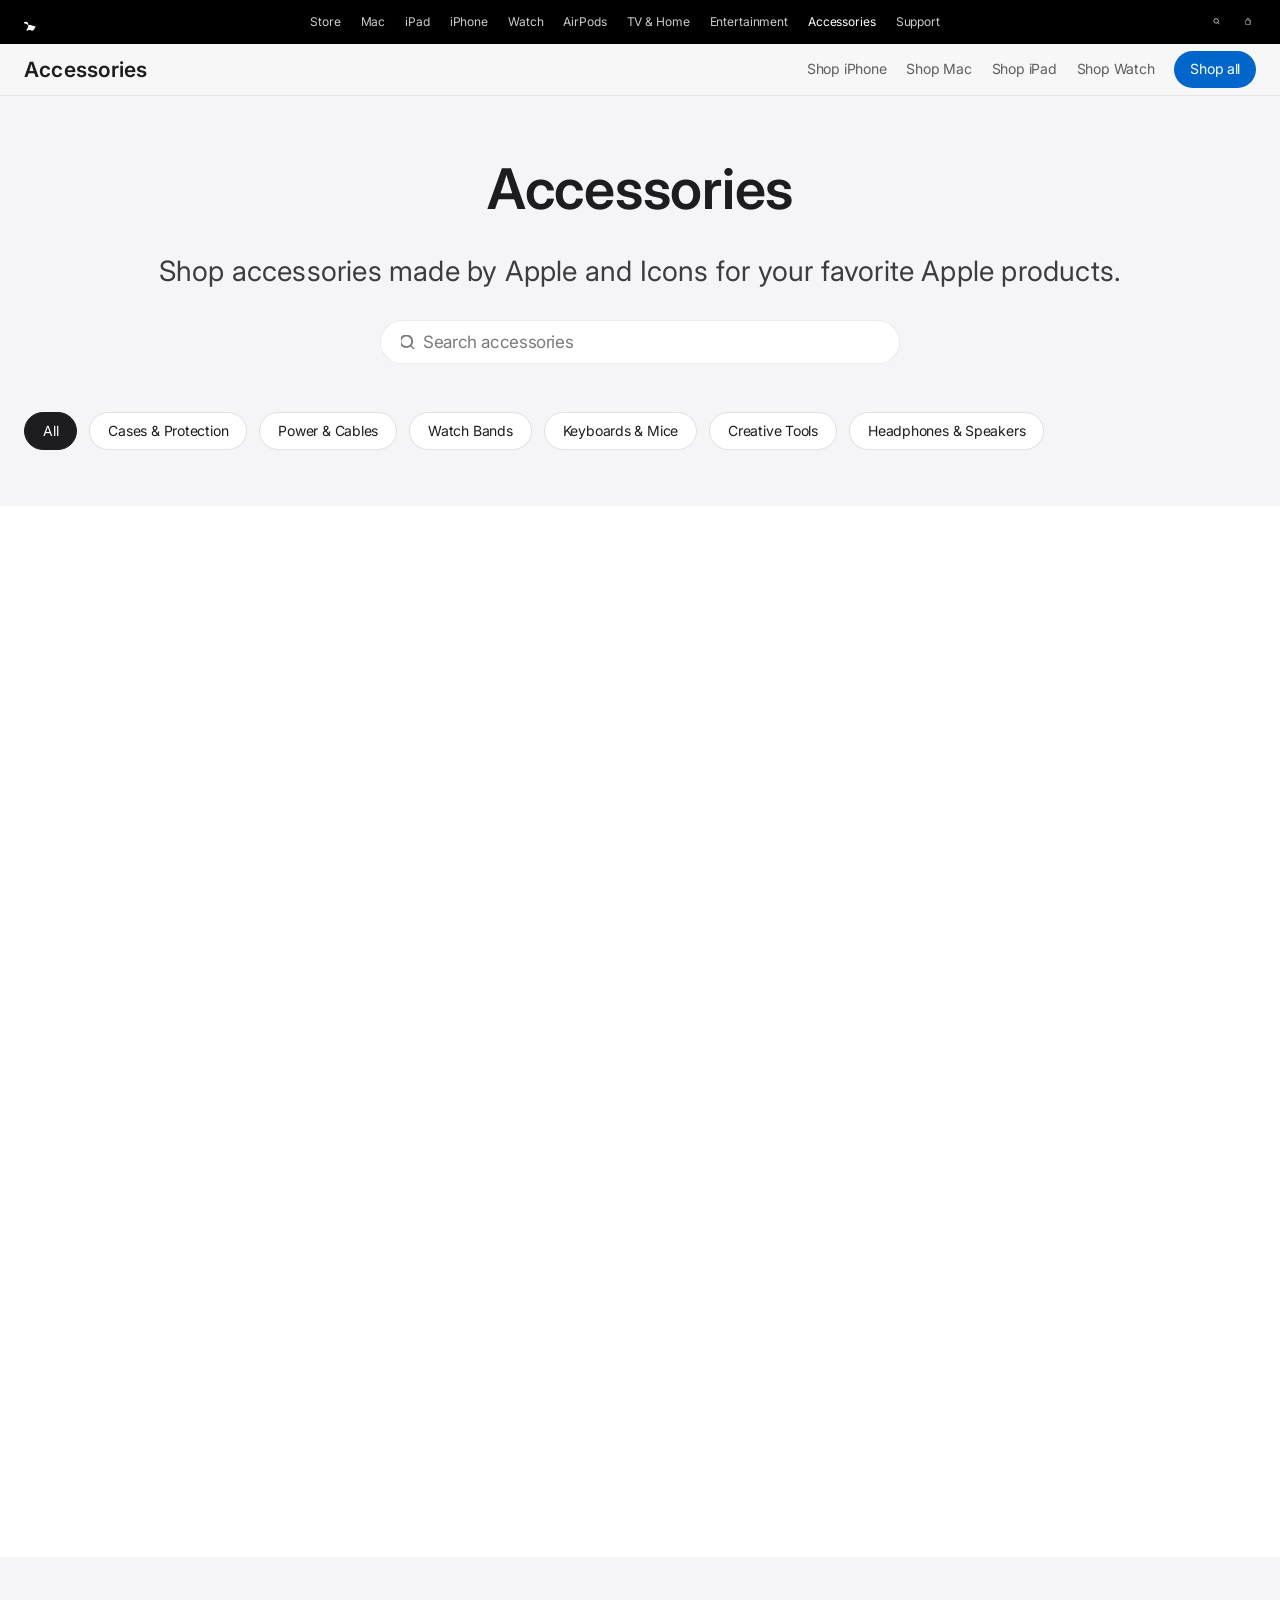
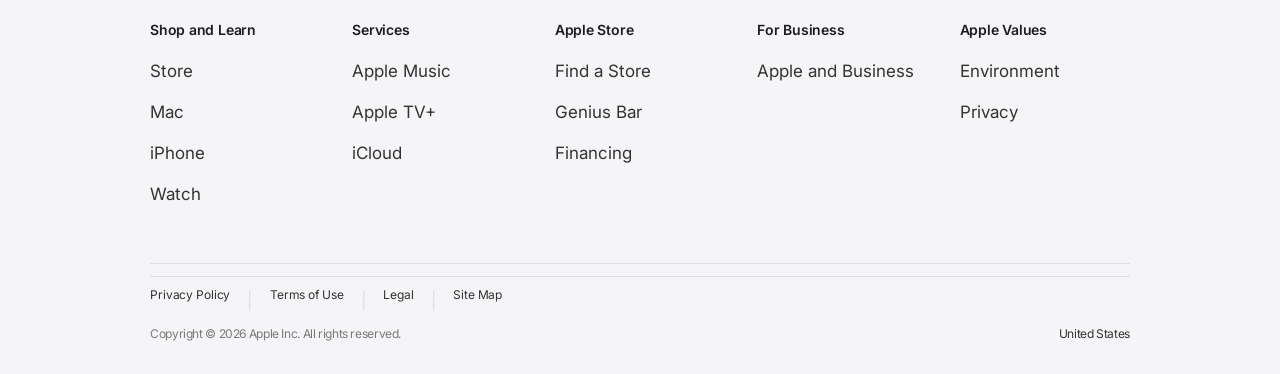
==== accessories.html @ 2d327820 "feat: add accessories and environment pages to Apple design site" ====
<!DOCTYPE html>
<html lang="en">
<head>
  <meta charset="UTF-8">
  <meta name="viewport" content="width=device-width, initial-scale=1.0">
  <title>Apple Accessories - Cases, Bands, Chargers, and More</title>
  <meta name="description" content="Shop Apple accessories for iPhone, Mac, iPad, Apple Watch, and more. Free delivery and returns.">

  <link rel="preconnect" href="https://fonts.googleapis.com">
  <link rel="preconnect" href="https://fonts.gstatic.com" crossorigin>
  <link href="https://fonts.googleapis.com/css2?family=Inter:ital,opsz,wght@0,14..32,100..900;1,14..32,100..900&display=swap" rel="stylesheet">

  <link rel="stylesheet" href="css/tokens.css">
  <link rel="stylesheet" href="css/reset.css">
  <link rel="stylesheet" href="css/global.css">
  <link rel="stylesheet" href="css/components.css">
</head>
<body>

  <!-- GLOBAL NAV -->
  <nav class="global-nav" id="global-nav" aria-label="Global Navigation">
    <div class="global-nav__inner">
      <a href="index.html" class="global-nav__logo" aria-label="Apple">
        <svg viewBox="0 0 17 48" xmlns="http://www.w3.org/2000/svg" width="17" height="48">
          <path d="M15.57 36.3c-.93 2.13-1.37 3.08-2.57 4.98-1.67 2.64-4.03 5.93-6.95 5.96-2.59.03-3.26-1.69-6.78-1.66-3.52.02-4.25 1.69-6.85 1.66C-10.5 47.21-8.31 44.14-6.64 41.5c3.34-5.29 3.69-11.49 1.63-14.79-1.44-2.3-3.7-3.64-5.82-3.64-2.6 0-4.54 1.74-6.09 1.74-1.65 0-3.28-1.73-5.64-1.73 2.68-.04 5.3 1.46 6.97 3.96"/>
        </svg>
      </a>
      <div class="global-nav__links" id="nav-links">
        <a href="store.html" class="global-nav__link">Store</a>
        <a href="#" class="global-nav__link">Mac</a>
        <a href="#" class="global-nav__link">iPad</a>
        <a href="iphone.html" class="global-nav__link">iPhone</a>
        <a href="#" class="global-nav__link">Watch</a>
        <a href="#" class="global-nav__link">AirPods</a>
        <a href="#" class="global-nav__link">TV & Home</a>
        <a href="#" class="global-nav__link">Entertainment</a>
        <a href="accessories.html" class="global-nav__link global-nav__link--active">Accessories</a>
        <a href="#" class="global-nav__link">Support</a>
      </div>
      <div class="global-nav__actions">
        <a href="#" class="global-nav__action" aria-label="Search">
          <svg viewBox="0 0 15 44" xmlns="http://www.w3.org/2000/svg"><path d="M14.298 27.202l-3.87-3.87c.96-1.28 1.572-2.86 1.572-4.582C12 14.56 8.94 11.5 4.75 11.5S-2.5 14.56-2.5 18.75s3.06 7.25 7.25 7.25c1.722 0 3.302-.612 4.582-1.572l3.87 3.87c.18.18.418.27.654.27s.476-.09.656-.27c.36-.36.36-.948-.004-1.308zM4.75 24c-2.898 0-5.25-2.352-5.25-5.25S1.852 13.5 4.75 13.5 10 15.852 10 18.75 7.648 24 4.75 24z" transform="translate(3)"/></svg>
        </a>
        <a href="#" class="global-nav__action" aria-label="Shopping Bag">
          <svg viewBox="0 0 14 44" xmlns="http://www.w3.org/2000/svg"><path d="M11.3 16h-1.06c-.1-2.24-1.88-4-4.24-4s-4.14 1.76-4.24 4H.7c-.94 0-1.7.76-1.7 1.7v10.6c0 .94.76 1.7 1.7 1.7h10.6c.94 0 1.7-.76 1.7-1.7V17.7c0-.94-.76-1.7-1.7-1.7zM6 13.5c1.6 0 2.9 1.24 3 2.5H3c.1-1.26 1.4-2.5 3-2.5zm5.3 14.8c0 .14-.16.3-.3.3H.7c-.14 0-.3-.16-.3-.3V17.7c0-.14.16-.3.3-.3h1.06v1.34c0 .28.22.5.5.5s.5-.22.5-.5V17.4h5.48v1.34c0 .28.22.5.5.5s.5-.22.5-.5V17.4h1.06c.14 0 .3.16.3.3v10.6z" transform="translate(1)"/></svg>
        </a>
        <button class="global-nav__hamburger" id="nav-hamburger" aria-label="Menu" aria-expanded="false">
          <svg viewBox="0 0 18 18" xmlns="http://www.w3.org/2000/svg"><path d="M0 3h18v1.5H0zM0 8.25h18v1.5H0zM0 13.5h18V15H0z"/></svg>
        </button>
      </div>
    </div>
  </nav>

  <div class="global-nav__mobile-tray" id="mobile-tray">
    <a href="store.html" class="global-nav__mobile-link">Store</a>
    <a href="#" class="global-nav__mobile-link">Mac</a>
    <a href="#" class="global-nav__mobile-link">iPad</a>
    <a href="iphone.html" class="global-nav__mobile-link">iPhone</a>
    <a href="#" class="global-nav__mobile-link">Watch</a>
    <a href="#" class="global-nav__mobile-link">AirPods</a>
    <a href="#" class="global-nav__mobile-link">TV & Home</a>
    <a href="#" class="global-nav__mobile-link">Entertainment</a>
    <a href="accessories.html" class="global-nav__mobile-link">Accessories</a>
    <a href="#" class="global-nav__mobile-link">Support</a>
  </div>

  <!-- SUB NAV -->
  <div class="sub-nav" id="sub-nav">
    <div class="sub-nav__inner">
      <a href="accessories.html" class="sub-nav__title">Accessories</a>
      <div class="sub-nav__right">
        <a href="#" class="sub-nav__link">Shop iPhone</a>
        <a href="#" class="sub-nav__link">Shop Mac</a>
        <a href="#" class="sub-nav__link">Shop iPad</a>
        <a href="#" class="sub-nav__link">Shop Watch</a>
        <a href="store.html" class="btn-primary btn-primary--sm">Shop all</a>
      </div>
    </div>
  </div>

  <!-- MAIN CONTENT -->
  <main class="main-content">

    <!-- Hero Section -->
    <section class="tile tile--parchment" style="padding: 64px 24px 32px; min-height: auto;">
      <div class="tile__content" style="max-width: var(--width-grid);">
        <h1 class="tile__headline tile__headline--hero" style="margin-bottom: 24px;">Accessories</h1>
        <p class="tile__tagline">Shop accessories made by Apple and Icons for your favorite Apple products.</p>
      </div>
    </section>

    <!-- Search & Filter -->
    <section style="background-color: var(--color-canvas-parchment); padding: 0 24px 32px;">
      <div style="max-width: var(--width-grid); margin: 0 auto;">
        <!-- Search -->
        <div class="search-input" id="accessories-search" style="margin: 0 auto 24px;">
          <div class="search-input__icon">
            <svg viewBox="0 0 15 15" xmlns="http://www.w3.org/2000/svg"><path d="M14.298 13.202l-3.87-3.87c.96-1.28 1.572-2.86 1.572-4.582C12 .56 8.94-2.5 4.75-2.5S-2.5.56-2.5 4.75s3.06 7.25 7.25 7.25c1.722 0 3.302-.612 4.582-1.572l3.87 3.87c.18.18.418.27.654.27s.476-.09.656-.27c.36-.36.36-.948-.004-1.308zM4.75 10c-2.898 0-5.25-2.352-5.25-5.25S1.852-.5 4.75-.5 10 1.852 10 4.75 7.648 10 4.75 10z" transform="translate(1 2)"/></svg>
          </div>
          <input type="text" class="search-input__field" placeholder="Search accessories" id="search-field" autocomplete="off">
        </div>

        <!-- Category Filter -->
        <div class="category-bar" id="category-bar">
          <button class="category-pill category-pill--active" data-category="all" id="filter-all">All</button>
          <button class="category-pill" data-category="cases" id="filter-cases">Cases & Protection</button>
          <button class="category-pill" data-category="charging" id="filter-charging">Power & Cables</button>
          <button class="category-pill" data-category="bands" id="filter-bands">Watch Bands</button>
          <button class="category-pill" data-category="input" id="filter-input">Keyboards & Mice</button>
          <button class="category-pill" data-category="creative" id="filter-creative">Creative Tools</button>
          <button class="category-pill" data-category="audio" id="filter-audio">Headphones & Speakers</button>
        </div>
      </div>
    </section>

    <!-- Accessories Grid -->
    <section class="tile tile--light" style="padding: 32px 24px 80px; min-height: auto;">
      <div style="max-width: var(--width-grid); margin: 0 auto; width: 100%;">
        <div class="utility-grid utility-grid--4" id="accessories-grid" style="padding: 0;">

          <!-- Case - Midnight Blue -->
          <article class="accessory-card fade-in" data-category="cases" id="acc-case-blue">
            <div class="accessory-card__image-wrapper">
              <img src="assets/accessory-case.png" alt="iPhone 17 Pro Silicone Case - Midnight Blue" class="accessory-card__image" loading="lazy">
            </div>
            <div class="accessory-card__info">
              <p class="accessory-card__category">iPhone</p>
              <h3 class="accessory-card__name">iPhone 17 Pro Silicone Case with MagSafe</h3>
              <p class="accessory-card__price">$49.00</p>
              <a href="#" class="text-link text-link--chevron">Buy</a>
            </div>
          </article>

          <!-- Charger -->
          <article class="accessory-card fade-in" data-category="charging" id="acc-charger">
            <div class="accessory-card__image-wrapper">
              <img src="assets/accessory-charger.png" alt="MagSafe Charger" class="accessory-card__image" loading="lazy">
            </div>
            <div class="accessory-card__info">
              <p class="accessory-card__category">Charging</p>
              <h3 class="accessory-card__name">MagSafe Charger</h3>
              <p class="accessory-card__price">$39.00</p>
              <a href="#" class="text-link text-link--chevron">Buy</a>
            </div>
          </article>

          <!-- Watch Band -->
          <article class="accessory-card fade-in" data-category="bands" id="acc-band-olive">
            <div class="accessory-card__image-wrapper">
              <img src="assets/accessory-band.png" alt="Sport Band - Olive" class="accessory-card__image" loading="lazy">
            </div>
            <div class="accessory-card__info">
              <p class="accessory-card__category">Apple Watch</p>
              <h3 class="accessory-card__name">Sport Band — Olive</h3>
              <p class="accessory-card__price">$49.00</p>
              <a href="#" class="text-link text-link--chevron">Buy</a>
            </div>
          </article>

          <!-- Keyboard -->
          <article class="accessory-card fade-in" data-category="input" id="acc-keyboard">
            <div class="accessory-card__image-wrapper">
              <img src="assets/accessory-keyboard.png" alt="Magic Keyboard" class="accessory-card__image" loading="lazy">
            </div>
            <div class="accessory-card__info">
              <p class="accessory-card__category">Mac</p>
              <h3 class="accessory-card__name">Magic Keyboard with Touch ID</h3>
              <p class="accessory-card__price">$199.00</p>
              <a href="#" class="text-link text-link--chevron">Buy</a>
            </div>
          </article>

          <!-- Pencil -->
          <article class="accessory-card fade-in" data-category="creative" id="acc-pencil">
            <div class="accessory-card__image-wrapper">
              <img src="assets/accessory-pencil.png" alt="Apple Pencil Pro" class="accessory-card__image" loading="lazy">
            </div>
            <div class="accessory-card__info">
              <p class="accessory-card__category">iPad</p>
              <h3 class="accessory-card__name">Apple Pencil Pro</h3>
              <p class="accessory-card__price">$129.00</p>
              <a href="#" class="text-link text-link--chevron">Buy</a>
            </div>
          </article>

          <!-- AirPods -->
          <article class="accessory-card fade-in" data-category="audio" id="acc-airpods">
            <div class="accessory-card__image-wrapper">
              <img src="assets/airpods-hero.png" alt="AirPods Pro" class="accessory-card__image" loading="lazy">
            </div>
            <div class="accessory-card__info">
              <p class="accessory-card__category">Audio</p>
              <h3 class="accessory-card__name">AirPods Pro (2nd generation)</h3>
              <p class="accessory-card__price">$249.00</p>
              <a href="#" class="text-link text-link--chevron">Buy</a>
            </div>
          </article>

          <!-- Case 2 - reuse with different name -->
          <article class="accessory-card fade-in" data-category="cases" id="acc-case-clear">
            <div class="accessory-card__image-wrapper">
              <img src="assets/accessory-case.png" alt="Clear Case with MagSafe" class="accessory-card__image" loading="lazy" style="filter: brightness(1.15) saturate(0.3);">
            </div>
            <div class="accessory-card__info">
              <p class="accessory-card__category">iPhone</p>
              <h3 class="accessory-card__name">iPhone 17 Pro Clear Case with MagSafe</h3>
              <p class="accessory-card__price">$49.00</p>
              <a href="#" class="text-link text-link--chevron">Buy</a>
            </div>
          </article>

          <!-- Band 2 -->
          <article class="accessory-card fade-in" data-category="bands" id="acc-band-midnight">
            <div class="accessory-card__image-wrapper">
              <img src="assets/accessory-band.png" alt="Sport Band - Midnight" class="accessory-card__image" loading="lazy" style="filter: hue-rotate(180deg) brightness(0.6);">
            </div>
            <div class="accessory-card__info">
              <p class="accessory-card__category">Apple Watch</p>
              <h3 class="accessory-card__name">Sport Band — Midnight</h3>
              <p class="accessory-card__price">$49.00</p>
              <a href="#" class="text-link text-link--chevron">Buy</a>
            </div>
          </article>

        </div>
      </div>
    </section>

  </main>

  <!-- FOOTER -->
  <footer class="footer" id="site-footer">
    <div class="footer__inner">
      <div class="footer__columns">
        <div class="footer__column">
          <h3 class="footer__column-title">Shop and Learn</h3>
          <a href="store.html" class="footer__link">Store</a>
          <a href="#" class="footer__link">Mac</a>
          <a href="iphone.html" class="footer__link">iPhone</a>
          <a href="#" class="footer__link">Watch</a>
        </div>
        <div class="footer__column">
          <h3 class="footer__column-title">Services</h3>
          <a href="#" class="footer__link">Apple Music</a>
          <a href="#" class="footer__link">Apple TV+</a>
          <a href="#" class="footer__link">iCloud</a>
        </div>
        <div class="footer__column">
          <h3 class="footer__column-title">Apple Store</h3>
          <a href="#" class="footer__link">Find a Store</a>
          <a href="#" class="footer__link">Genius Bar</a>
          <a href="#" class="footer__link">Financing</a>
        </div>
        <div class="footer__column">
          <h3 class="footer__column-title">For Business</h3>
          <a href="#" class="footer__link">Apple and Business</a>
        </div>
        <div class="footer__column">
          <h3 class="footer__column-title">Apple Values</h3>
          <a href="environment.html" class="footer__link">Environment</a>
          <a href="#" class="footer__link">Privacy</a>
        </div>
      </div>
      <div class="footer__legal-links">
        <a href="#" class="footer__legal-link">Privacy Policy</a>
        <span class="footer__legal-separator">|</span>
        <a href="#" class="footer__legal-link">Terms of Use</a>
        <span class="footer__legal-separator">|</span>
        <a href="#" class="footer__legal-link">Legal</a>
        <span class="footer__legal-separator">|</span>
        <a href="#" class="footer__legal-link">Site Map</a>
      </div>
      <div class="footer__copyright">
        <p class="footer__copyright-text">Copyright &copy; 2026 Apple Inc. All rights reserved.</p>
        <a href="#" class="footer__country">United States</a>
      </div>
    </div>
  </footer>

  <script src="js/nav.js"></script>
  <script src="js/main.js"></script>
</body>
</html>
---- css/tokens.css ----
/* =============================================
   APPLE DESIGN SYSTEM — DESIGN TOKENS
   All values sourced from the Apple.com spec.
   ============================================= */

:root {
  /* ─── BRAND & ACCENT ─── */
  --color-primary: #0066cc;
  --color-primary-focus: #0071e3;
  --color-primary-on-dark: #2997ff;
  --color-on-primary: #ffffff;

  /* ─── SURFACES ─── */
  --color-canvas: #ffffff;
  --color-canvas-parchment: #f5f5f7;
  --color-surface-pearl: #fafafc;
  --color-surface-tile-1: #272729;
  --color-surface-tile-2: #2a2a2c;
  --color-surface-tile-3: #252527;
  --color-surface-black: #000000;
  --color-surface-chip-translucent: rgba(210, 210, 215, 0.64);

  /* ─── TEXT ─── */
  --color-ink: #1d1d1f;
  --color-body: #1d1d1f;
  --color-body-on-dark: #ffffff;
  --color-body-muted: #cccccc;
  --color-ink-muted-80: #333333;
  --color-ink-muted-48: #7a7a7a;

  /* ─── HAIRLINES & BORDERS ─── */
  --color-divider-soft: rgba(0, 0, 0, 0.04);
  --color-hairline: #e0e0e0;

  /* ─── FONT FAMILIES ─── */
  --font-display: 'Inter', system-ui, -apple-system, BlinkMacSystemFont, sans-serif;
  --font-body: 'Inter', system-ui, -apple-system, BlinkMacSystemFont, sans-serif;

  /* ─── TYPOGRAPHY TOKENS ─── */

  /* hero-display: 56px / 600 / 1.07 / -0.28px */
  --type-hero-display-size: 56px;
  --type-hero-display-weight: 600;
  --type-hero-display-lh: 1.07;
  --type-hero-display-ls: -0.005em;

  /* display-lg: 40px / 600 / 1.10 / 0 */
  --type-display-lg-size: 40px;
  --type-display-lg-weight: 600;
  --type-display-lg-lh: 1.10;
  --type-display-lg-ls: 0;

  /* display-md: 34px / 600 / 1.47 / -0.374px */
  --type-display-md-size: 34px;
  --type-display-md-weight: 600;
  --type-display-md-lh: 1.47;
  --type-display-md-ls: -0.011em;

  /* lead: 28px / 400 / 1.14 / 0.196px */
  --type-lead-size: 28px;
  --type-lead-weight: 400;
  --type-lead-lh: 1.14;
  --type-lead-ls: 0.007em;

  /* lead-airy: 24px / 300 / 1.5 / 0 */
  --type-lead-airy-size: 24px;
  --type-lead-airy-weight: 300;
  --type-lead-airy-lh: 1.5;
  --type-lead-airy-ls: 0;

  /* tagline: 21px / 600 / 1.19 / 0.231px */
  --type-tagline-size: 21px;
  --type-tagline-weight: 600;
  --type-tagline-lh: 1.19;
  --type-tagline-ls: 0.011em;

  /* body-strong: 17px / 600 / 1.24 / -0.374px */
  --type-body-strong-size: 17px;
  --type-body-strong-weight: 600;
  --type-body-strong-lh: 1.24;
  --type-body-strong-ls: -0.022em;

  /* body: 17px / 400 / 1.47 / -0.374px  (adjusted to 1.44 for Inter) */
  --type-body-size: 17px;
  --type-body-weight: 400;
  --type-body-lh: 1.44;
  --type-body-ls: -0.022em;

  /* dense-link: 17px / 400 / 2.41 / 0 */
  --type-dense-link-size: 17px;
  --type-dense-link-weight: 400;
  --type-dense-link-lh: 2.41;
  --type-dense-link-ls: 0;

  /* caption: 14px / 400 / 1.43 / -0.224px */
  --type-caption-size: 14px;
  --type-caption-weight: 400;
  --type-caption-lh: 1.43;
  --type-caption-ls: -0.016em;

  /* caption-strong: 14px / 600 / 1.29 / -0.224px */
  --type-caption-strong-size: 14px;
  --type-caption-strong-weight: 600;
  --type-caption-strong-lh: 1.29;
  --type-caption-strong-ls: -0.016em;

  /* button-large: 18px / 300 / 1.0 / 0 */
  --type-button-large-size: 18px;
  --type-button-large-weight: 300;
  --type-button-large-lh: 1.0;
  --type-button-large-ls: 0;

  /* button-utility: 14px / 400 / 1.29 / -0.224px */
  --type-button-utility-size: 14px;
  --type-button-utility-weight: 400;
  --type-button-utility-lh: 1.29;
  --type-button-utility-ls: -0.016em;

  /* fine-print: 12px / 400 / 1.0 / -0.12px */
  --type-fine-print-size: 12px;
  --type-fine-print-weight: 400;
  --type-fine-print-lh: 1.0;
  --type-fine-print-ls: -0.01em;

  /* micro-legal: 10px / 400 / 1.3 / -0.08px */
  --type-micro-legal-size: 10px;
  --type-micro-legal-weight: 400;
  --type-micro-legal-lh: 1.3;
  --type-micro-legal-ls: -0.008em;

  /* nav-link: 12px / 400 / 1.0 / -0.12px */
  --type-nav-link-size: 12px;
  --type-nav-link-weight: 400;
  --type-nav-link-lh: 1.0;
  --type-nav-link-ls: -0.01em;

  /* ─── SPACING ─── */
  --space-xxs: 4px;
  --space-xs: 8px;
  --space-sm: 12px;
  --space-md: 17px;
  --space-lg: 24px;
  --space-xl: 32px;
  --space-xxl: 48px;
  --space-section: 80px;

  /* ─── BORDER RADIUS ─── */
  --rounded-none: 0px;
  --rounded-xs: 5px;
  --rounded-sm: 8px;
  --rounded-md: 11px;
  --rounded-lg: 18px;
  --rounded-pill: 9999px;
  --rounded-full: 50%;

  /* ─── ELEVATION ─── */
  --shadow-product: 3px 5px 30px 0 rgba(0, 0, 0, 0.22);
  --shadow-none: none;
  --border-hairline: 1px solid var(--color-hairline);
  --border-divider-soft: 1px solid var(--color-divider-soft);

  /* ─── BACKDROP ─── */
  --backdrop-frosted: saturate(180%) blur(20px);

  /* ─── TRANSITIONS ─── */
  --transition-fast: 150ms ease;
  --transition-base: 250ms ease;
  --transition-slow: 400ms ease;

  /* ─── CONTENT WIDTHS ─── */
  --width-content: 980px;
  --width-grid: 1440px;

  /* ─── NAV HEIGHTS ─── */
  --height-global-nav: 44px;
  --height-sub-nav: 52px;
}
---- css/global.css ----
/* =============================================
   APPLE DESIGN SYSTEM — GLOBAL STYLES
   Nav, footer, tile system, typography utilities,
   and responsive breakpoints.
   ============================================= */

/* ─── TYPOGRAPHY UTILITY CLASSES ─── */

.type-hero-display {
  font-family: var(--font-display);
  font-size: var(--type-hero-display-size);
  font-weight: var(--type-hero-display-weight);
  line-height: var(--type-hero-display-lh);
  letter-spacing: var(--type-hero-display-ls);
}

.type-display-lg {
  font-family: var(--font-display);
  font-size: var(--type-display-lg-size);
  font-weight: var(--type-display-lg-weight);
  line-height: var(--type-display-lg-lh);
  letter-spacing: var(--type-display-lg-ls);
}

.type-display-md {
  font-family: var(--font-display);
  font-size: var(--type-display-md-size);
  font-weight: var(--type-display-md-weight);
  line-height: var(--type-display-md-lh);
  letter-spacing: var(--type-display-md-ls);
}

.type-lead {
  font-size: var(--type-lead-size);
  font-weight: var(--type-lead-weight);
  line-height: var(--type-lead-lh);
  letter-spacing: var(--type-lead-ls);
}

.type-lead-airy {
  font-size: var(--type-lead-airy-size);
  font-weight: var(--type-lead-airy-weight);
  line-height: var(--type-lead-airy-lh);
  letter-spacing: var(--type-lead-airy-ls);
}

.type-tagline {
  font-size: var(--type-tagline-size);
  font-weight: var(--type-tagline-weight);
  line-height: var(--type-tagline-lh);
  letter-spacing: var(--type-tagline-ls);
}

.type-body-strong {
  font-size: var(--type-body-strong-size);
  font-weight: var(--type-body-strong-weight);
  line-height: var(--type-body-strong-lh);
  letter-spacing: var(--type-body-strong-ls);
}

.type-body {
  font-size: var(--type-body-size);
  font-weight: var(--type-body-weight);
  line-height: var(--type-body-lh);
  letter-spacing: var(--type-body-ls);
}

.type-caption {
  font-size: var(--type-caption-size);
  font-weight: var(--type-caption-weight);
  line-height: var(--type-caption-lh);
  letter-spacing: var(--type-caption-ls);
}

.type-caption-strong {
  font-size: var(--type-caption-strong-size);
  font-weight: var(--type-caption-strong-weight);
  line-height: var(--type-caption-strong-lh);
  letter-spacing: var(--type-caption-strong-ls);
}

.type-fine-print {
  font-size: var(--type-fine-print-size);
  font-weight: var(--type-fine-print-weight);
  line-height: var(--type-fine-print-lh);
  letter-spacing: var(--type-fine-print-ls);
}

.type-micro-legal {
  font-size: var(--type-micro-legal-size);
  font-weight: var(--type-micro-legal-weight);
  line-height: var(--type-micro-legal-lh);
  letter-spacing: var(--type-micro-legal-ls);
}

/* ─── GLOBAL NAV ─── */

.global-nav {
  position: fixed;
  top: 0;
  left: 0;
  right: 0;
  z-index: 1000;
  height: var(--height-global-nav);
  background-color: var(--color-surface-black);
  display: flex;
  align-items: center;
  justify-content: center;
}

.global-nav__inner {
  width: 100%;
  max-width: var(--width-grid);
  padding: 0 var(--space-lg);
  display: flex;
  align-items: center;
  justify-content: space-between;
}

.global-nav__logo {
  display: flex;
  align-items: center;
  color: var(--color-body-on-dark);
}

.global-nav__logo svg {
  width: 18px;
  height: 18px;
  fill: currentColor;
}

.global-nav__links {
  display: flex;
  align-items: center;
  gap: 20px;
}

.global-nav__link {
  font-size: var(--type-nav-link-size);
  font-weight: var(--type-nav-link-weight);
  line-height: var(--type-nav-link-lh);
  letter-spacing: var(--type-nav-link-ls);
  color: rgba(255, 255, 255, 0.8);
  transition: color var(--transition-fast);
  white-space: nowrap;
}

.global-nav__link:hover {
  color: var(--color-body-on-dark);
}

.global-nav__link--active {
  color: var(--color-body-on-dark);
}

.global-nav__actions {
  display: flex;
  align-items: center;
  gap: 16px;
}

.global-nav__action {
  color: rgba(255, 255, 255, 0.8);
  transition: color var(--transition-fast);
  display: flex;
  align-items: center;
}

.global-nav__action:hover {
  color: var(--color-body-on-dark);
}

.global-nav__action svg {
  width: 16px;
  height: 16px;
  fill: currentColor;
}

.global-nav__hamburger {
  display: none;
  color: var(--color-body-on-dark);
  width: 44px;
  height: 44px;
  align-items: center;
  justify-content: center;
}

.global-nav__hamburger svg {
  width: 18px;
  height: 18px;
  fill: currentColor;
}

/* Mobile nav tray */
.global-nav__mobile-tray {
  display: none;
  position: fixed;
  top: var(--height-global-nav);
  left: 0;
  right: 0;
  bottom: 0;
  background-color: var(--color-surface-black);
  z-index: 999;
  padding: var(--space-xxl) var(--space-xxl);
  flex-direction: column;
  gap: var(--space-lg);
  overflow-y: auto;
}

.global-nav__mobile-tray.is-open {
  display: flex;
}

.global-nav__mobile-link {
  font-family: var(--font-display);
  font-size: 28px;
  font-weight: 600;
  color: rgba(255, 255, 255, 0.8);
  transition: color var(--transition-fast);
  border-bottom: 1px solid rgba(255, 255, 255, 0.1);
  padding-bottom: var(--space-lg);
}

.global-nav__mobile-link:hover {
  color: var(--color-body-on-dark);
}

/* ─── SUB NAV (FROSTED) ─── */

.sub-nav {
  position: fixed;
  top: var(--height-global-nav);
  left: 0;
  right: 0;
  z-index: 998;
  height: var(--height-sub-nav);
  background-color: rgba(245, 245, 247, 0.8);
  backdrop-filter: var(--backdrop-frosted);
  -webkit-backdrop-filter: var(--backdrop-frosted);
  border-bottom: 1px solid rgba(0, 0, 0, 0.08);
  display: flex;
  align-items: center;
  justify-content: center;
}

.sub-nav__inner {
  width: 100%;
  max-width: var(--width-grid);
  padding: 0 var(--space-lg);
  display: flex;
  align-items: center;
  justify-content: space-between;
}

.sub-nav__title {
  font-size: var(--type-tagline-size);
  font-weight: var(--type-tagline-weight);
  line-height: var(--type-tagline-lh);
  letter-spacing: var(--type-tagline-ls);
  color: var(--color-ink);
}

.sub-nav__right {
  display: flex;
  align-items: center;
  gap: 20px;
}

.sub-nav__link {
  font-size: var(--type-button-utility-size);
  font-weight: var(--type-button-utility-weight);
  line-height: var(--type-button-utility-lh);
  letter-spacing: var(--type-button-utility-ls);
  color: var(--color-ink);
  opacity: 0.7;
  transition: opacity var(--transition-fast);
  white-space: nowrap;
}

.sub-nav__link:hover {
  opacity: 1;
}

/* ─── MAIN CONTENT OFFSET ─── */

.main-content {
  padding-top: calc(var(--height-global-nav) + var(--height-sub-nav));
}

.main-content--no-sub {
  padding-top: var(--height-global-nav);
}

/* ─── PRODUCT TILE SYSTEM ─── */

.tile {
  width: 100%;
  display: flex;
  flex-direction: column;
  align-items: center;
  justify-content: center;
  text-align: center;
  padding: var(--space-section) var(--space-lg);
  min-height: 580px;
  position: relative;
  overflow: hidden;
}

.tile--light {
  background-color: var(--color-canvas);
  color: var(--color-ink);
}

.tile--parchment {
  background-color: var(--color-canvas-parchment);
  color: var(--color-ink);
}

.tile--dark {
  background-color: var(--color-surface-tile-1);
  color: var(--color-body-on-dark);
}

.tile--dark-2 {
  background-color: var(--color-surface-tile-2);
  color: var(--color-body-on-dark);
}

.tile--dark-3 {
  background-color: var(--color-surface-tile-3);
  color: var(--color-body-on-dark);
}

.tile--black {
  background-color: var(--color-surface-black);
  color: var(--color-body-on-dark);
}

.tile--hero {
  min-height: 100vh;
  min-height: 100dvh;
}

.tile--half {
  min-height: 460px;
}

.tile__content {
  max-width: var(--width-content);
  width: 100%;
  display: flex;
  flex-direction: column;
  align-items: center;
  gap: var(--space-sm);
  position: relative;
  z-index: 2;
}

.tile__headline {
  font-family: var(--font-display);
  font-size: var(--type-display-lg-size);
  font-weight: var(--type-display-lg-weight);
  line-height: var(--type-display-lg-lh);
  letter-spacing: var(--type-display-lg-ls);
}

.tile__headline--hero {
  font-size: var(--type-hero-display-size);
  line-height: var(--type-hero-display-lh);
  letter-spacing: var(--type-hero-display-ls);
}

.tile__tagline {
  font-size: var(--type-lead-size);
  font-weight: var(--type-lead-weight);
  line-height: var(--type-lead-lh);
  letter-spacing: var(--type-lead-ls);
  opacity: 0.85;
}

.tile__tagline--dark {
  color: var(--color-body-muted);
}

.tile__ctas {
  display: flex;
  align-items: center;
  gap: var(--space-md);
  margin-top: var(--space-xs);
}

.tile__image-container {
  margin-top: var(--space-xxl);
  width: 100%;
  max-width: 700px;
  display: flex;
  justify-content: center;
  position: relative;
}

.tile__image-container--wide {
  max-width: 900px;
}

.tile__image-container--full {
  max-width: 100%;
}

.tile__product-image {
  width: 100%;
  height: auto;
  object-fit: contain;
  filter: drop-shadow(var(--shadow-product));
}

.tile__product-image--no-shadow {
  filter: none;
}

/* Background image tiles */
.tile--bg-image {
  background-size: cover;
  background-position: center;
  background-repeat: no-repeat;
}

/* ─── SECTION CONTAINERS ─── */

.section-container {
  max-width: var(--width-content);
  width: 100%;
  margin: 0 auto;
  padding: var(--space-section) var(--space-lg);
}

.section-container--wide {
  max-width: var(--width-grid);
}

/* ─── GRID SYSTEM ─── */

.utility-grid {
  display: grid;
  gap: 20px;
  width: 100%;
  max-width: var(--width-grid);
  margin: 0 auto;
  padding: 0 var(--space-lg);
}

.utility-grid--5 {
  grid-template-columns: repeat(5, 1fr);
}

.utility-grid--4 {
  grid-template-columns: repeat(4, 1fr);
}

.utility-grid--3 {
  grid-template-columns: repeat(3, 1fr);
}

.utility-grid--2 {
  grid-template-columns: repeat(2, 1fr);
}

/* Two-column side-by-side tiles */
.tile-pair {
  display: grid;
  grid-template-columns: 1fr 1fr;
  gap: 0;
}

.tile-pair .tile {
  min-height: 460px;
}

/* ─── FOOTER ─── */

.footer {
  background-color: var(--color-canvas-parchment);
  padding: 64px var(--space-lg) var(--space-xl);
}

.footer__inner {
  max-width: var(--width-content);
  margin: 0 auto;
}

.footer__columns {
  display: grid;
  grid-template-columns: repeat(5, 1fr);
  gap: var(--space-xl);
  padding-bottom: var(--space-xxl);
  border-bottom: 1px solid var(--color-hairline);
}

.footer__column-title {
  font-size: var(--type-caption-strong-size);
  font-weight: var(--type-caption-strong-weight);
  line-height: var(--type-caption-strong-lh);
  letter-spacing: var(--type-caption-strong-ls);
  color: var(--color-ink);
  margin-bottom: var(--space-sm);
}

.footer__link {
  font-size: var(--type-dense-link-size);
  font-weight: var(--type-dense-link-weight);
  line-height: var(--type-dense-link-lh);
  letter-spacing: var(--type-dense-link-ls);
  color: var(--color-ink-muted-80);
  transition: color var(--transition-fast);
  display: block;
}

.footer__link:hover {
  color: var(--color-ink);
}

.footer__legal {
  padding-top: var(--space-lg);
}

.footer__legal-text {
  font-size: var(--type-fine-print-size);
  font-weight: var(--type-fine-print-weight);
  line-height: 1.67;
  letter-spacing: var(--type-fine-print-ls);
  color: var(--color-ink-muted-48);
}

.footer__legal-links {
  display: flex;
  flex-wrap: wrap;
  gap: var(--space-md);
  margin-top: var(--space-sm);
  padding-top: var(--space-sm);
  border-top: 1px solid var(--color-hairline);
}

.footer__legal-link {
  font-size: var(--type-fine-print-size);
  font-weight: var(--type-fine-print-weight);
  line-height: var(--type-fine-print-lh);
  letter-spacing: var(--type-fine-print-ls);
  color: var(--color-ink-muted-80);
  transition: color var(--transition-fast);
  white-space: nowrap;
}

.footer__legal-link:hover {
  color: var(--color-ink);
}

.footer__legal-separator {
  color: var(--color-hairline);
}

.footer__copyright {
  display: flex;
  align-items: center;
  justify-content: space-between;
  margin-top: var(--space-sm);
}

.footer__copyright-text {
  font-size: var(--type-fine-print-size);
  color: var(--color-ink-muted-48);
}

.footer__country {
  font-size: var(--type-fine-print-size);
  color: var(--color-ink-muted-80);
}

/* ─── FADE-IN ANIMATION ─── */

.fade-in {
  opacity: 0;
  transform: translateY(20px);
  transition: opacity var(--transition-slow), transform var(--transition-slow);
}

.fade-in.is-visible {
  opacity: 1;
  transform: translateY(0);
}

/* ─── RESPONSIVE ─── */

/* Wide desktop: ≥1441px — content locks */
@media (min-width: 1441px) {
  .global-nav__inner,
  .sub-nav__inner {
    max-width: var(--width-grid);
  }
}

/* Desktop: 1069–1440px — full layout */
/* (Default styles handle this) */

/* Small desktop: 1024–1068px */
@media (max-width: 1068px) {
  .tile__headline--hero {
    font-size: var(--type-display-lg-size);
    line-height: var(--type-display-lg-lh);
    letter-spacing: var(--type-display-lg-ls);
  }

  .utility-grid--5 {
    grid-template-columns: repeat(4, 1fr);
  }
}

/* Tablet landscape: 834–1023px */
@media (max-width: 1023px) {
  .utility-grid--5,
  .utility-grid--4 {
    grid-template-columns: repeat(3, 1fr);
  }
}

/* Tablet portrait: 736–833px — nav collapses */
@media (max-width: 833px) {
  .global-nav__links {
    display: none;
  }

  .global-nav__hamburger {
    display: flex;
  }

  .sub-nav__link {
    display: none;
  }

  .tile-pair {
    grid-template-columns: 1fr;
  }

  .utility-grid--5,
  .utility-grid--4,
  .utility-grid--3 {
    grid-template-columns: repeat(2, 1fr);
  }

  .footer__columns {
    grid-template-columns: repeat(3, 1fr);
  }
}

/* Large phone: 641–735px */
@media (max-width: 735px) {
  .tile {
    padding: var(--space-xxl) var(--space-lg);
    min-height: 460px;
  }

  .tile__headline {
    font-size: 34px;
  }

  .tile__tagline {
    font-size: 21px;
  }

  .footer__columns {
    grid-template-columns: repeat(2, 1fr);
  }
}

/* Phone: 420–640px */
@media (max-width: 640px) {
  .tile__headline {
    font-size: 34px;
  }

  .tile__headline--hero {
    font-size: 34px;
  }

  .tile__tagline {
    font-size: 19px;
  }

  .tile__ctas {
    flex-direction: column;
    gap: var(--space-sm);
  }

  .utility-grid--5,
  .utility-grid--4,
  .utility-grid--3,
  .utility-grid--2 {
    grid-template-columns: 1fr;
  }

  .footer__columns {
    grid-template-columns: 1fr;
  }

  .footer__copyright {
    flex-direction: column;
    align-items: flex-start;
    gap: var(--space-xs);
  }
}

/* Small phone: ≤419px */
@media (max-width: 419px) {
  .tile__headline {
    font-size: 28px;
  }

  .tile__headline--hero {
    font-size: 28px;
  }

  .tile__tagline {
    font-size: 17px;
  }

  .sub-nav__title {
    font-size: 17px;
  }

  .tile {
    padding: var(--space-xxl) var(--space-md);
    min-height: 380px;
  }
}
---- css/components.css ----
/* =============================================
   APPLE DESIGN SYSTEM — COMPONENTS
   Buttons, cards, chips, inputs, sticky bar.
   ============================================= */

/* ─── BUTTON: PRIMARY (Blue Pill) ─── */

.btn-primary {
  display: inline-flex;
  align-items: center;
  justify-content: center;
  background-color: var(--color-primary);
  color: var(--color-on-primary);
  font-size: var(--type-body-size);
  font-weight: var(--type-body-weight);
  line-height: var(--type-body-lh);
  letter-spacing: var(--type-body-ls);
  border-radius: var(--rounded-pill);
  padding: 11px 22px;
  border: none;
  cursor: pointer;
  transition: transform var(--transition-fast);
  white-space: nowrap;
  text-decoration: none;
  -webkit-user-select: none;
  user-select: none;
}

.btn-primary:active {
  transform: scale(0.95);
}

.btn-primary:focus-visible {
  outline: 2px solid var(--color-primary-focus);
  outline-offset: 2px;
}

/* Small variant for compact spaces */
.btn-primary--sm {
  font-size: var(--type-caption-size);
  padding: 8px 16px;
}

/* ─── BUTTON: SECONDARY PILL (Ghost) ─── */

.btn-secondary-pill {
  display: inline-flex;
  align-items: center;
  justify-content: center;
  background-color: transparent;
  color: var(--color-primary);
  font-size: var(--type-body-size);
  font-weight: var(--type-body-weight);
  line-height: var(--type-body-lh);
  letter-spacing: var(--type-body-ls);
  border-radius: var(--rounded-pill);
  border: 1px solid var(--color-primary);
  padding: 11px 22px;
  cursor: pointer;
  transition: transform var(--transition-fast);
  white-space: nowrap;
  text-decoration: none;
  -webkit-user-select: none;
  user-select: none;
}

.btn-secondary-pill:active {
  transform: scale(0.95);
}

.btn-secondary-pill:focus-visible {
  outline: 2px solid var(--color-primary-focus);
  outline-offset: 2px;
}

/* On dark surfaces */
.btn-secondary-pill--on-dark {
  color: var(--color-primary-on-dark);
  border-color: var(--color-primary-on-dark);
}

/* ─── BUTTON: DARK UTILITY ─── */

.btn-dark-utility {
  display: inline-flex;
  align-items: center;
  justify-content: center;
  background-color: var(--color-ink);
  color: var(--color-body-on-dark);
  font-size: var(--type-button-utility-size);
  font-weight: var(--type-button-utility-weight);
  line-height: var(--type-button-utility-lh);
  letter-spacing: var(--type-button-utility-ls);
  border-radius: var(--rounded-sm);
  padding: 8px 15px;
  border: none;
  cursor: pointer;
  transition: transform var(--transition-fast);
  white-space: nowrap;
  text-decoration: none;
}

.btn-dark-utility:active {
  transform: scale(0.95);
}

/* ─── BUTTON: PEARL CAPSULE ─── */

.btn-pearl-capsule {
  display: inline-flex;
  align-items: center;
  justify-content: center;
  background-color: var(--color-surface-pearl);
  color: var(--color-ink-muted-80);
  font-size: var(--type-caption-size);
  font-weight: var(--type-caption-weight);
  line-height: var(--type-caption-lh);
  letter-spacing: var(--type-caption-ls);
  border-radius: var(--rounded-md);
  border: 3px solid var(--color-divider-soft);
  padding: 8px 14px;
  cursor: pointer;
  transition: transform var(--transition-fast);
  white-space: nowrap;
  text-decoration: none;
}

.btn-pearl-capsule:active {
  transform: scale(0.95);
}

/* ─── BUTTON: STORE HERO ─── */

.btn-store-hero {
  display: inline-flex;
  align-items: center;
  justify-content: center;
  background-color: var(--color-primary);
  color: var(--color-on-primary);
  font-size: var(--type-button-large-size);
  font-weight: var(--type-button-large-weight);
  line-height: var(--type-button-large-lh);
  letter-spacing: var(--type-button-large-ls);
  border-radius: var(--rounded-pill);
  padding: 14px 28px;
  border: none;
  cursor: pointer;
  transition: transform var(--transition-fast);
  white-space: nowrap;
  text-decoration: none;
}

.btn-store-hero:active {
  transform: scale(0.95);
}

.btn-store-hero:focus-visible {
  outline: 2px solid var(--color-primary-focus);
  outline-offset: 2px;
}

/* ─── BUTTON: ICON CIRCULAR ─── */

.btn-icon-circular {
  display: inline-flex;
  align-items: center;
  justify-content: center;
  width: 44px;
  height: 44px;
  background-color: var(--color-surface-chip-translucent);
  color: var(--color-ink);
  border-radius: var(--rounded-full);
  border: none;
  cursor: pointer;
  transition: transform var(--transition-fast);
}

.btn-icon-circular:active {
  transform: scale(0.95);
}

.btn-icon-circular svg {
  width: 18px;
  height: 18px;
  fill: currentColor;
}

/* ─── TEXT LINKS ─── */

.text-link {
  color: var(--color-primary);
  text-decoration: none;
  cursor: pointer;
  transition: opacity var(--transition-fast);
}

.text-link:hover {
  text-decoration: underline;
}

.text-link--on-dark {
  color: var(--color-primary-on-dark);
}

.text-link--chevron::after {
  content: " >";
  font-size: 0.85em;
}

/* ─── STORE UTILITY CARD ─── */

.store-card {
  background-color: var(--color-canvas);
  border: var(--border-hairline);
  border-radius: var(--rounded-lg);
  padding: var(--space-lg);
  display: flex;
  flex-direction: column;
  align-items: center;
  text-align: center;
  transition: transform var(--transition-base);
  overflow: hidden;
}

.store-card:hover {
  transform: translateY(-2px);
}

.store-card__image-wrapper {
  width: 100%;
  aspect-ratio: 1 / 1;
  display: flex;
  align-items: center;
  justify-content: center;
  padding: 20px;
  margin-bottom: var(--space-md);
  overflow: hidden;
  border-radius: var(--rounded-sm);
}

.store-card__image {
  width: 100%;
  height: 100%;
  object-fit: contain;
  filter: drop-shadow(var(--shadow-product));
}

.store-card__name {
  font-size: var(--type-body-strong-size);
  font-weight: var(--type-body-strong-weight);
  line-height: var(--type-body-strong-lh);
  letter-spacing: var(--type-body-strong-ls);
  color: var(--color-ink);
  margin-bottom: var(--space-xxs);
}

.store-card__price {
  font-size: var(--type-body-size);
  font-weight: var(--type-body-weight);
  color: var(--color-ink-muted-80);
  margin-bottom: var(--space-sm);
}

/* ─── CONFIGURATOR OPTION CHIP ─── */

.config-chip {
  display: flex;
  align-items: center;
  gap: var(--space-sm);
  background-color: var(--color-canvas);
  color: var(--color-ink);
  font-size: var(--type-caption-size);
  font-weight: var(--type-caption-weight);
  line-height: var(--type-caption-lh);
  letter-spacing: var(--type-caption-ls);
  border-radius: var(--rounded-pill);
  border: 2px solid var(--color-hairline);
  padding: 12px 16px;
  cursor: pointer;
  transition: border-color var(--transition-fast), transform var(--transition-fast);
  text-align: left;
  width: 100%;
}

.config-chip:hover {
  border-color: var(--color-ink-muted-48);
}

.config-chip:active {
  transform: scale(0.98);
}

.config-chip--selected {
  border: 2px solid var(--color-primary-focus);
}

.config-chip__thumbnail {
  width: 32px;
  height: 32px;
  border-radius: var(--rounded-xs);
  object-fit: cover;
  flex-shrink: 0;
}

.config-chip__label {
  flex: 1;
}

.config-chip__name {
  font-weight: 600;
  display: block;
}

.config-chip__price {
  color: var(--color-ink-muted-48);
  display: block;
  font-size: 12px;
  margin-top: 2px;
}

/* Color swatch chips */
.config-swatch {
  width: 32px;
  height: 32px;
  border-radius: var(--rounded-full);
  border: 2px solid var(--color-hairline);
  cursor: pointer;
  transition: border-color var(--transition-fast), transform var(--transition-fast);
  position: relative;
}

.config-swatch:active {
  transform: scale(0.95);
}

.config-swatch--selected {
  border-color: var(--color-primary-focus);
  box-shadow: 0 0 0 2px var(--color-canvas), 0 0 0 4px var(--color-primary-focus);
}

/* ─── ENVIRONMENT QUOTE CARD ─── */

.env-quote-card {
  position: relative;
  display: flex;
  flex-direction: column;
  align-items: center;
  justify-content: center;
  text-align: center;
  min-height: 600px;
  padding: var(--space-section) var(--space-lg);
  background-color: var(--color-surface-tile-1);
  background-size: cover;
  background-position: center;
  color: var(--color-body-on-dark);
  overflow: hidden;
}

.env-quote-card::before {
  content: '';
  position: absolute;
  inset: 0;
  background: linear-gradient(
    to bottom,
    rgba(0, 0, 0, 0.3) 0%,
    rgba(0, 0, 0, 0.1) 40%,
    rgba(0, 0, 0, 0.4) 100%
  );
  z-index: 1;
}

.env-quote-card__content {
  position: relative;
  z-index: 2;
  max-width: var(--width-content);
}

.env-quote-card__logo {
  width: 56px;
  height: 56px;
  margin: 0 auto var(--space-lg);
}

.env-quote-card__headline {
  font-family: var(--font-display);
  font-size: var(--type-display-lg-size);
  font-weight: var(--type-display-lg-weight);
  line-height: var(--type-display-lg-lh);
  letter-spacing: var(--type-display-lg-ls);
  margin-bottom: var(--space-lg);
}

/* ─── FLOATING STICKY BAR ─── */

.sticky-bar {
  position: fixed;
  bottom: 0;
  left: 0;
  right: 0;
  z-index: 997;
  height: 64px;
  background-color: rgba(245, 245, 247, 0.8);
  backdrop-filter: var(--backdrop-frosted);
  -webkit-backdrop-filter: var(--backdrop-frosted);
  border-top: 1px solid rgba(0, 0, 0, 0.08);
  display: flex;
  align-items: center;
  justify-content: center;
  transform: translateY(100%);
  transition: transform var(--transition-base);
}

.sticky-bar.is-visible {
  transform: translateY(0);
}

.sticky-bar__inner {
  width: 100%;
  max-width: var(--width-grid);
  padding: 0 var(--space-xl);
  display: flex;
  align-items: center;
  justify-content: space-between;
}

.sticky-bar__price {
  font-size: var(--type-body-size);
  font-weight: var(--type-body-weight);
  color: var(--color-ink);
}

.sticky-bar__price-amount {
  font-weight: 600;
}

/* ─── SEARCH INPUT ─── */

.search-input {
  display: flex;
  align-items: center;
  gap: var(--space-xs);
  background-color: var(--color-canvas);
  border: 1px solid rgba(0, 0, 0, 0.08);
  border-radius: var(--rounded-pill);
  padding: 12px 20px;
  height: 44px;
  width: 100%;
  max-width: 520px;
}

.search-input__icon {
  width: 14px;
  height: 14px;
  flex-shrink: 0;
  color: var(--color-ink-muted-48);
}

.search-input__icon svg {
  width: 100%;
  height: 100%;
  fill: currentColor;
}

.search-input__field {
  border: none;
  outline: none;
  background: transparent;
  font-size: var(--type-body-size);
  font-weight: var(--type-body-weight);
  line-height: var(--type-body-lh);
  letter-spacing: var(--type-body-ls);
  color: var(--color-ink);
  width: 100%;
}

.search-input__field::placeholder {
  color: var(--color-ink-muted-48);
}

/* ─── CONFIGURATOR SECTION ─── */

.configurator {
  max-width: var(--width-content);
  margin: 0 auto;
  padding: var(--space-xxl) var(--space-lg);
}

.configurator__section {
  margin-bottom: var(--space-xxl);
}

.configurator__section-title {
  font-size: var(--type-tagline-size);
  font-weight: var(--type-tagline-weight);
  line-height: var(--type-tagline-lh);
  letter-spacing: var(--type-tagline-ls);
  color: var(--color-ink);
  margin-bottom: var(--space-lg);
}

.configurator__options {
  display: grid;
  grid-template-columns: repeat(auto-fill, minmax(200px, 1fr));
  gap: var(--space-sm);
}

.configurator__swatches {
  display: flex;
  gap: var(--space-sm);
  flex-wrap: wrap;
}

.configurator__selected-label {
  font-size: var(--type-caption-size);
  color: var(--color-ink-muted-48);
  margin-top: var(--space-xs);
}

/* ─── ACCESSORY CARD (1:1 SQUARE) ─── */

.accessory-card {
  background-color: var(--color-canvas);
  border: var(--border-hairline);
  border-radius: var(--rounded-lg);
  overflow: hidden;
  display: flex;
  flex-direction: column;
  transition: transform var(--transition-base);
}

.accessory-card:hover {
  transform: translateY(-2px);
}

.accessory-card__image-wrapper {
  width: 100%;
  aspect-ratio: 1 / 1;
  display: flex;
  align-items: center;
  justify-content: center;
  padding: 20px 40px;
  background-color: var(--color-canvas-parchment);
}

.accessory-card__image {
  width: 100%;
  height: 100%;
  object-fit: contain;
}

.accessory-card__info {
  padding: var(--space-md) var(--space-lg) var(--space-lg);
}

.accessory-card__category {
  font-size: var(--type-micro-legal-size);
  font-weight: var(--type-micro-legal-weight);
  color: var(--color-primary);
  text-transform: uppercase;
  letter-spacing: 0.05em;
  margin-bottom: var(--space-xxs);
}

.accessory-card__name {
  font-size: var(--type-body-strong-size);
  font-weight: var(--type-body-strong-weight);
  line-height: var(--type-body-strong-lh);
  letter-spacing: var(--type-body-strong-ls);
  color: var(--color-ink);
  margin-bottom: var(--space-xxs);
}

.accessory-card__price {
  font-size: var(--type-body-size);
  font-weight: var(--type-body-weight);
  color: var(--color-ink-muted-80);
  margin-bottom: var(--space-sm);
}

/* ─── EDITORIAL CONTENT (ENVIRONMENT) ─── */

.editorial {
  max-width: var(--width-content);
  margin: 0 auto;
  padding: var(--space-section) var(--space-lg);
}

.editorial__lead {
  font-size: var(--type-lead-airy-size);
  font-weight: var(--type-lead-airy-weight);
  line-height: var(--type-lead-airy-lh);
  letter-spacing: var(--type-lead-airy-ls);
  color: var(--color-ink);
  margin-bottom: var(--space-xl);
}

.editorial__body {
  font-size: var(--type-body-size);
  font-weight: var(--type-body-weight);
  line-height: var(--type-body-lh);
  letter-spacing: var(--type-body-ls);
  color: var(--color-ink-muted-80);
  margin-bottom: var(--space-lg);
}

.editorial__heading {
  font-family: var(--font-display);
  font-size: var(--type-display-md-size);
  font-weight: var(--type-display-md-weight);
  line-height: var(--type-display-md-lh);
  letter-spacing: var(--type-display-md-ls);
  color: var(--color-ink);
  margin-bottom: var(--space-lg);
}

.editorial__stat {
  display: flex;
  flex-direction: column;
  align-items: center;
  text-align: center;
  padding: var(--space-xxl) var(--space-lg);
}

.editorial__stat-number {
  font-family: var(--font-display);
  font-size: var(--type-hero-display-size);
  font-weight: var(--type-hero-display-weight);
  line-height: var(--type-hero-display-lh);
  letter-spacing: var(--type-hero-display-ls);
  color: var(--color-ink);
}

.editorial__stat-label {
  font-size: var(--type-lead-size);
  font-weight: var(--type-lead-weight);
  line-height: var(--type-lead-lh);
  color: var(--color-ink-muted-80);
  margin-top: var(--space-xs);
}

/* ─── CATEGORY FILTER BAR ─── */

.category-bar {
  display: flex;
  align-items: center;
  gap: var(--space-sm);
  padding: var(--space-lg) 0;
  overflow-x: auto;
  scrollbar-width: none;
  -ms-overflow-style: none;
}

.category-bar::-webkit-scrollbar {
  display: none;
}

.category-pill {
  display: inline-flex;
  align-items: center;
  justify-content: center;
  background-color: var(--color-canvas);
  color: var(--color-ink);
  font-size: var(--type-caption-size);
  font-weight: var(--type-caption-weight);
  line-height: var(--type-caption-lh);
  letter-spacing: var(--type-caption-ls);
  border-radius: var(--rounded-pill);
  border: 1px solid var(--color-hairline);
  padding: 8px 18px;
  cursor: pointer;
  transition: background-color var(--transition-fast), color var(--transition-fast), border-color var(--transition-fast);
  white-space: nowrap;
}

.category-pill:hover {
  background-color: var(--color-canvas-parchment);
}

.category-pill--active {
  background-color: var(--color-ink);
  color: var(--color-body-on-dark);
  border-color: var(--color-ink);
}

/* ─── RESPONSIVE COMPONENT OVERRIDES ─── */

@media (max-width: 640px) {
  .store-card {
    padding: var(--space-md);
  }

  .configurator__options {
    grid-template-columns: 1fr;
  }

  .sticky-bar__inner {
    padding: 0 var(--space-md);
  }

  .env-quote-card {
    min-height: 400px;
  }

  .env-quote-card__headline {
    font-size: 28px;
  }

  .editorial__stat-number {
    font-size: 40px;
  }
}

@media (max-width: 419px) {
  .btn-primary,
  .btn-secondary-pill {
    padding: 10px 18px;
    font-size: 15px;
  }

  .btn-store-hero {
    padding: 12px 24px;
    font-size: 16px;
  }
}
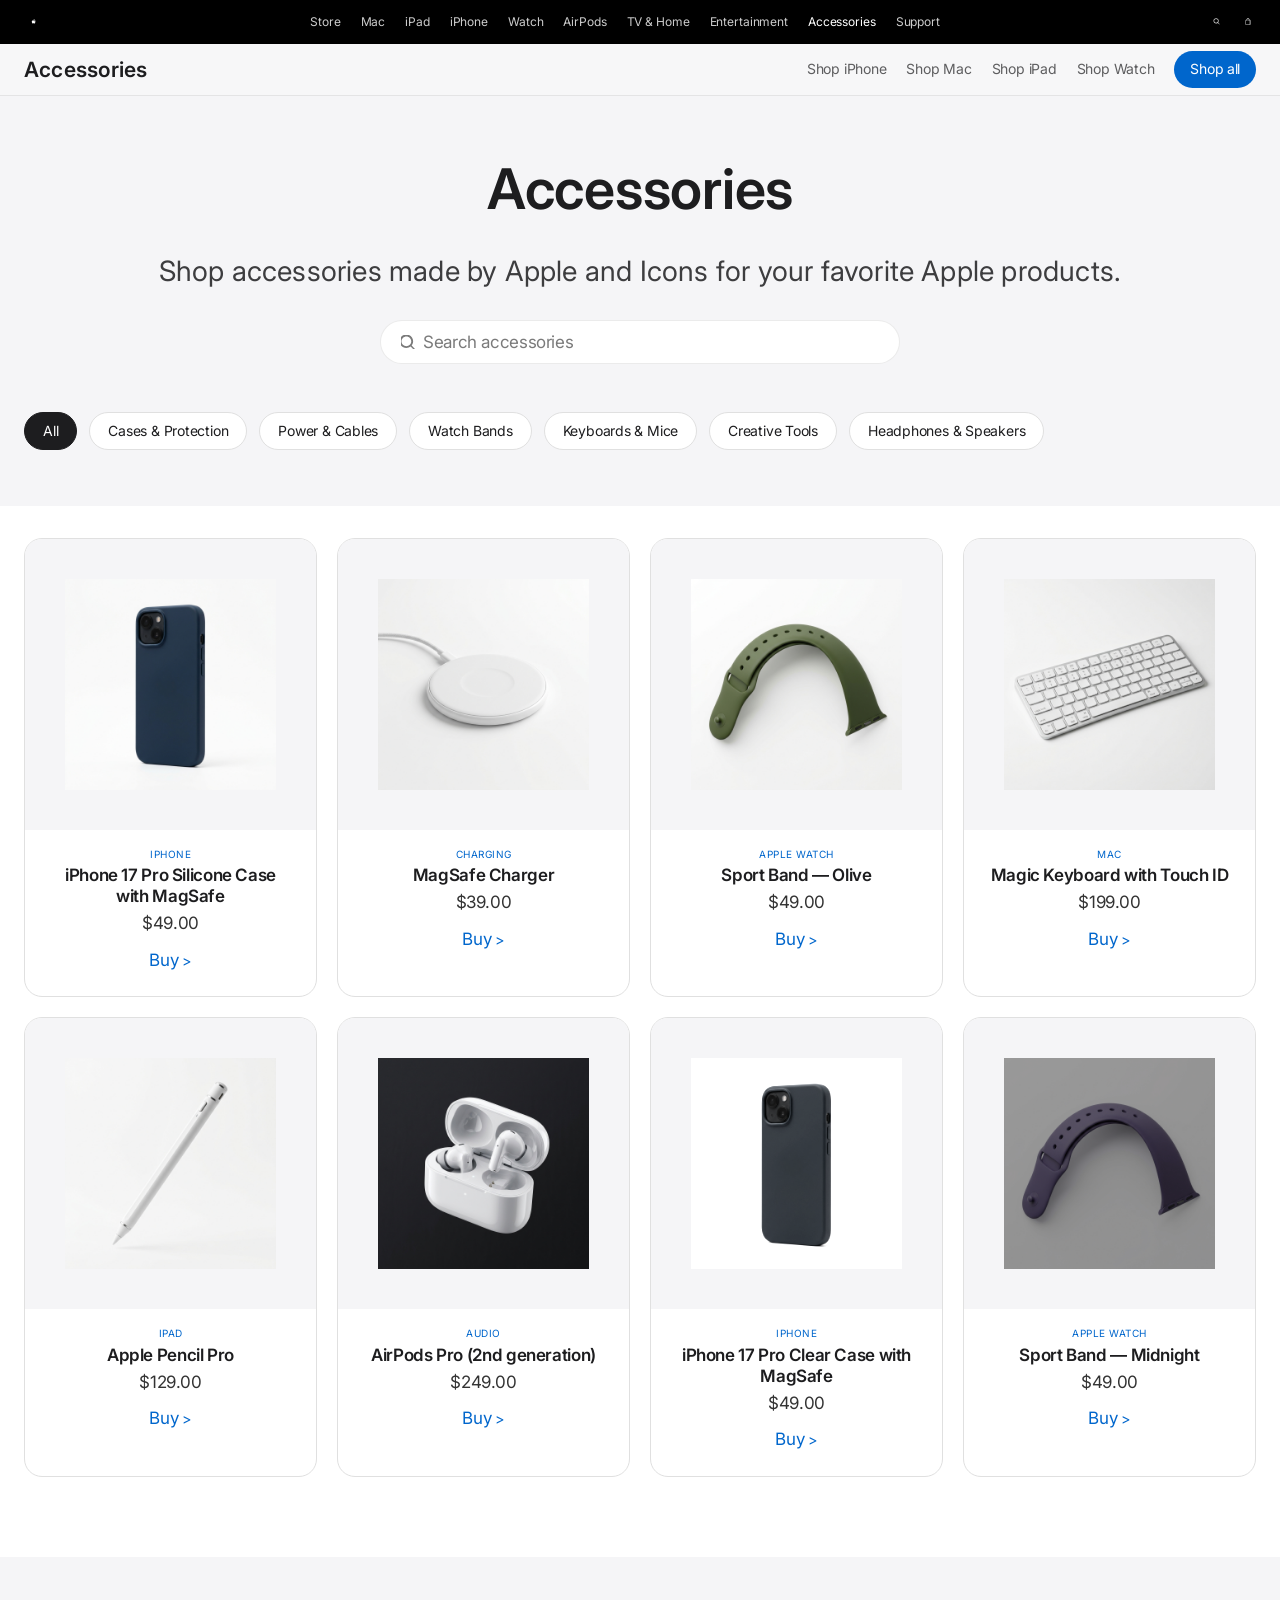
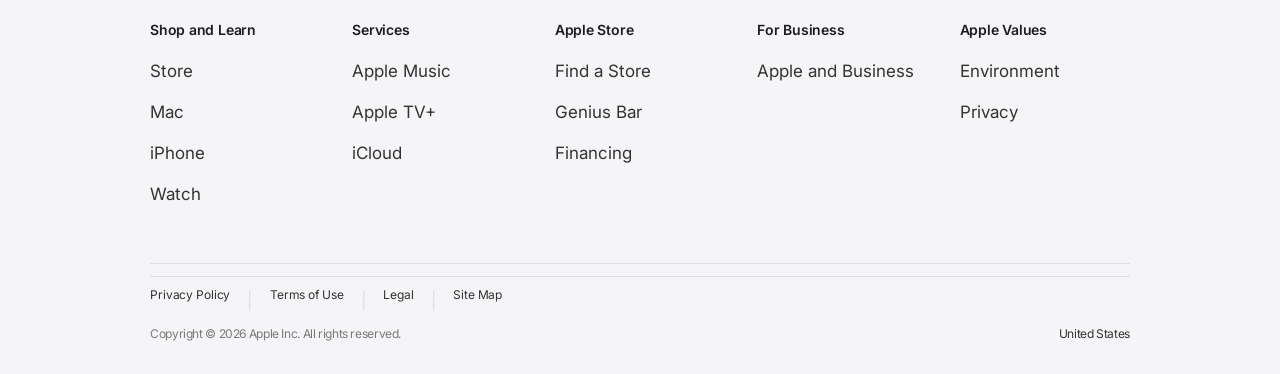
==== commit 1940312d: "feat: update Apple logo SVG dimensions and path in navigation across all pages" ====
--- a/accessories.html
+++ b/accessories.html
@@ -21,8 +21,8 @@
   <nav class="global-nav" id="global-nav" aria-label="Global Navigation">
     <div class="global-nav__inner">
       <a href="index.html" class="global-nav__logo" aria-label="Apple">
-        <svg viewBox="0 0 17 48" xmlns="http://www.w3.org/2000/svg" width="17" height="48">
-          <path d="M15.57 36.3c-.93 2.13-1.37 3.08-2.57 4.98-1.67 2.64-4.03 5.93-6.95 5.96-2.59.03-3.26-1.69-6.78-1.66-3.52.02-4.25 1.69-6.85 1.66C-10.5 47.21-8.31 44.14-6.64 41.5c3.34-5.29 3.69-11.49 1.63-14.79-1.44-2.3-3.7-3.64-5.82-3.64-2.6 0-4.54 1.74-6.09 1.74-1.65 0-3.28-1.73-5.64-1.73 2.68-.04 5.3 1.46 6.97 3.96"/>
+        <svg viewBox="0 0 14 44" xmlns="http://www.w3.org/2000/svg" width="14" height="44">
+          <path d="M13.05 18.36c-.07 0-1.63.67-1.63 2.07 0 1.62 1.42 2.19 1.47 2.19-.01.04-.23.79-.76 1.56-.46.68-1 1.36-1.73 1.36-.73 0-.93-.43-1.78-.43-.83 0-1.13.44-1.8.44-.7 0-1.2-.63-1.73-1.4C4.38 23.18 4 22 4 20.87c0-1.83 1.19-2.8 2.36-2.8.73 0 1.34.48 1.79.48.43 0 1.1-.51 1.93-.51.31 0 1.43.03 2.17.82-.06.03-1.2.72-1.2 2.11 0 1.63 1.42 2.19 1.47 2.19l.53-4.8zM10.1 16.61c.35-.42.61-1 .61-1.59 0-.08-.01-.16-.02-.23-.58.02-1.27.39-1.69.86-.32.37-.63.95-.63 1.54 0 .09.01.18.02.21.04.01.1.02.16.02.52 0 1.18-.35 1.55-.81z"/>
         </svg>
       </a>
       <div class="global-nav__links" id="nav-links">
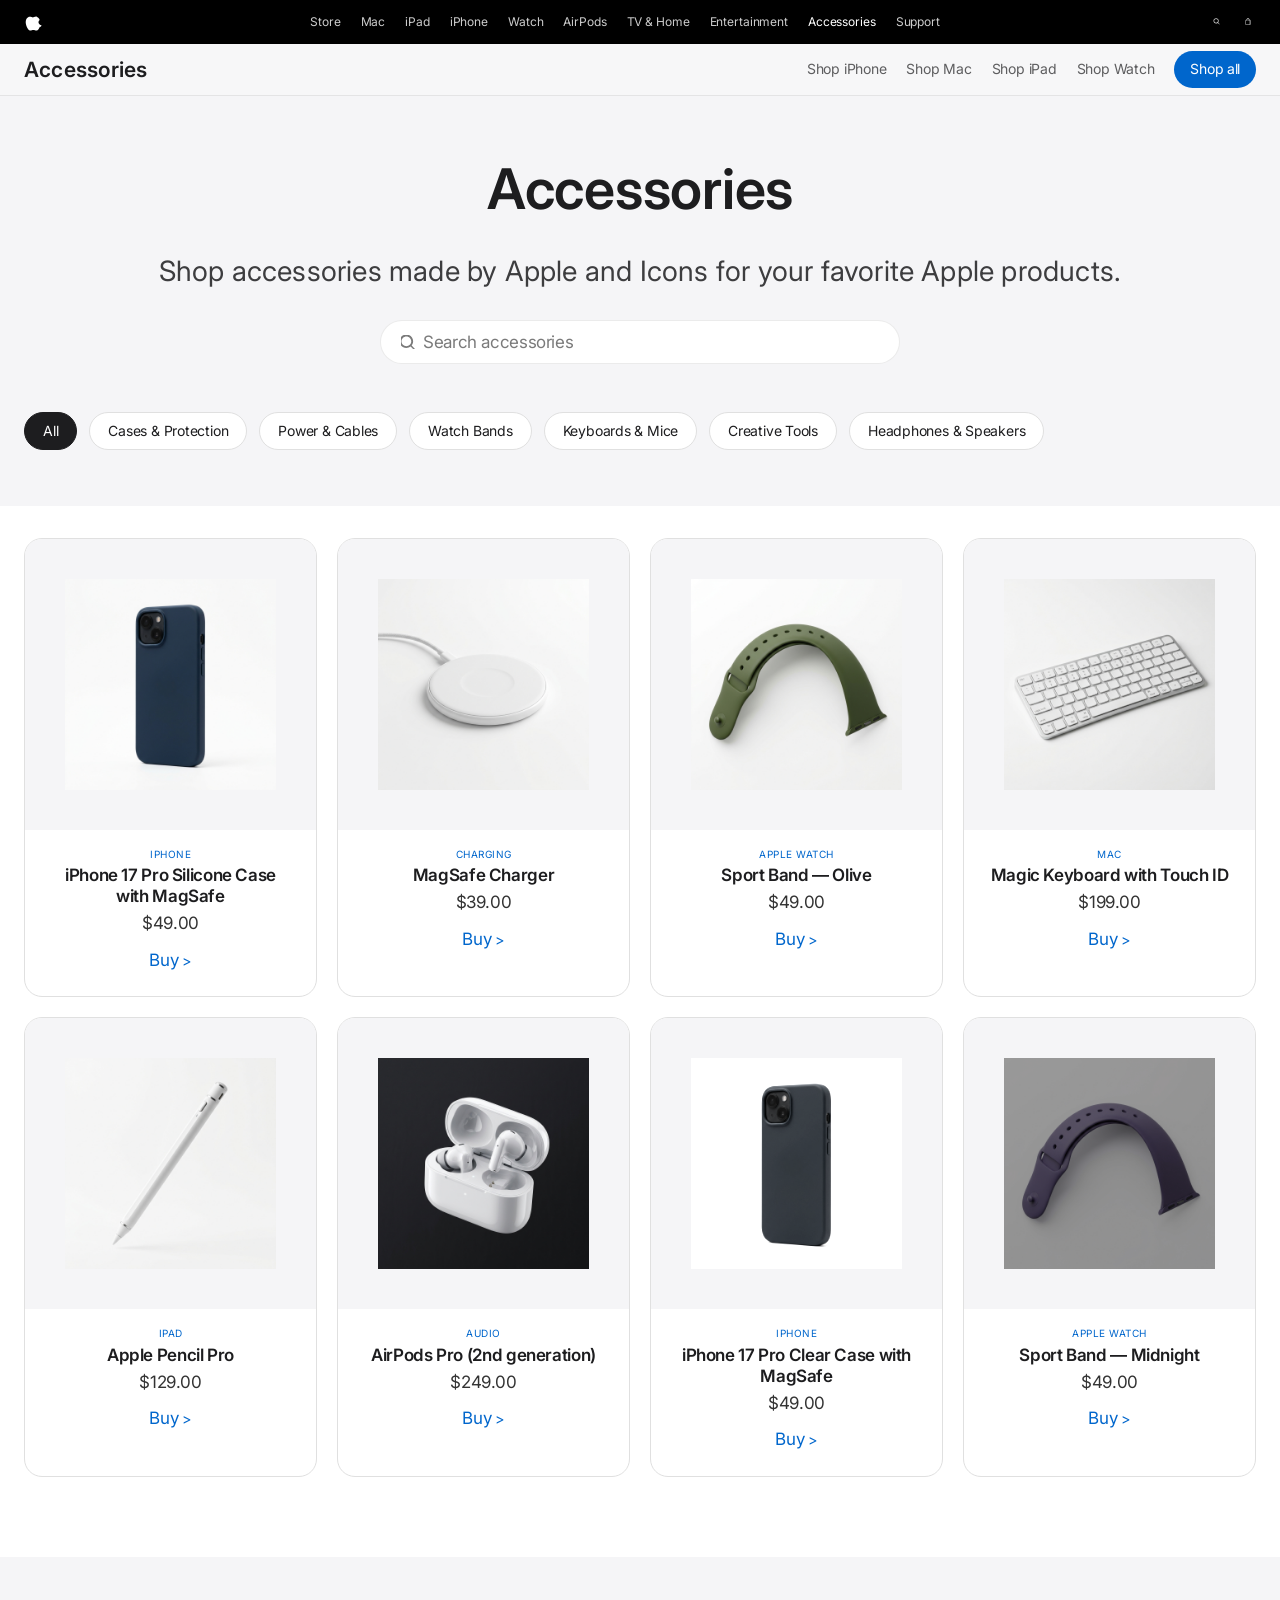
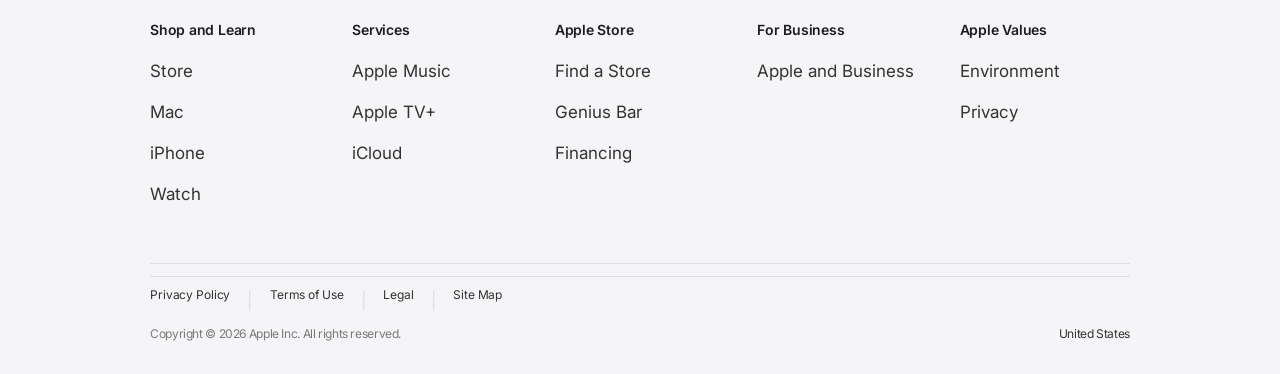
==== commit 0a46f4f1: "feat: update global navigation logo and add site favicons/icons" ====
--- a/accessories.html
+++ b/accessories.html
@@ -10,6 +10,11 @@
   <link rel="preconnect" href="https://fonts.gstatic.com" crossorigin>
   <link href="https://fonts.googleapis.com/css2?family=Inter:ital,opsz,wght@0,14..32,100..900;1,14..32,100..900&display=swap" rel="stylesheet">
 
+  <!-- Favicon & Icons -->
+  <link rel="icon" href="favicon.ico" sizes="any">
+  <link rel="icon" href="favicon.svg" type="image/svg+xml">
+  <link rel="apple-touch-icon" href="apple-touch-icon.png">
+
   <link rel="stylesheet" href="css/tokens.css">
   <link rel="stylesheet" href="css/reset.css">
   <link rel="stylesheet" href="css/global.css">
@@ -21,8 +26,8 @@
   <nav class="global-nav" id="global-nav" aria-label="Global Navigation">
     <div class="global-nav__inner">
       <a href="index.html" class="global-nav__logo" aria-label="Apple">
-        <svg viewBox="0 0 14 44" xmlns="http://www.w3.org/2000/svg" width="14" height="44">
-          <path d="M13.05 18.36c-.07 0-1.63.67-1.63 2.07 0 1.62 1.42 2.19 1.47 2.19-.01.04-.23.79-.76 1.56-.46.68-1 1.36-1.73 1.36-.73 0-.93-.43-1.78-.43-.83 0-1.13.44-1.8.44-.7 0-1.2-.63-1.73-1.4C4.38 23.18 4 22 4 20.87c0-1.83 1.19-2.8 2.36-2.8.73 0 1.34.48 1.79.48.43 0 1.1-.51 1.93-.51.31 0 1.43.03 2.17.82-.06.03-1.2.72-1.2 2.11 0 1.63 1.42 2.19 1.47 2.19l.53-4.8zM10.1 16.61c.35-.42.61-1 .61-1.59 0-.08-.01-.16-.02-.23-.58.02-1.27.39-1.69.86-.32.37-.63.95-.63 1.54 0 .09.01.18.02.21.04.01.1.02.16.02.52 0 1.18-.35 1.55-.81z"/>
+        <svg viewBox="0 0 170 170" xmlns="http://www.w3.org/2000/svg" width="16" height="44">
+          <path fill="currentColor" d="M150.37 130.25c-2.45 5.66-5.35 10.87-8.71 15.66-4.58 6.53-8.33 11.05-11.22 13.56-4.48 4.12-9.28 6.23-14.42 6.35-3.69 0-8.14-1.05-13.32-3.18-5.19-2.12-9.97-3.17-14.34-3.17-4.58 0-9.49 1.05-14.75 3.17-5.26 2.13-9.5 3.24-12.74 3.35-4.34.13-9.14-1.9-14.4-6.08-3.38-2.73-7.3-7.42-11.77-14.07-5.87-8.68-10.45-18.42-13.73-29.21-3.29-10.8-4.93-21.16-4.93-31.09 0-14.56 3.69-26.68 11.07-36.36 7.38-9.68 16.71-14.6 28-14.74 4.8 0 10.22 1.25 16.27 3.75 6.05 2.5 10.15 3.75 12.3 3.75 1.84 0 5.86-1.22 12.06-3.67 6.2-2.45 11.45-3.6 15.77-3.44 8.78.36 16.5 3.49 23.16 9.38 6.66 5.89 11.13 13.43 13.41 22.61-7.79 4.71-11.62 11.39-11.51 20.03.12 7.74 3.03 14.15 8.72 19.24 5.69 5.09 12.44 8.01 20.25 8.76-1.57 4.72-3.61 9.5-6.14 14.36zM119.22 31.96c0 5.48-1.98 10.6-5.94 15.36-3.96 4.76-8.8 7.6-14.52 8.52-.36-.6-.54-1.3-.54-2.1 0-5.26 2.06-10.37 6.18-15.34 4.12-4.97 9.1-7.77 14.94-8.4.12.65.18 1.3.18 1.96z"/>
         </svg>
       </a>
       <div class="global-nav__links" id="nav-links">
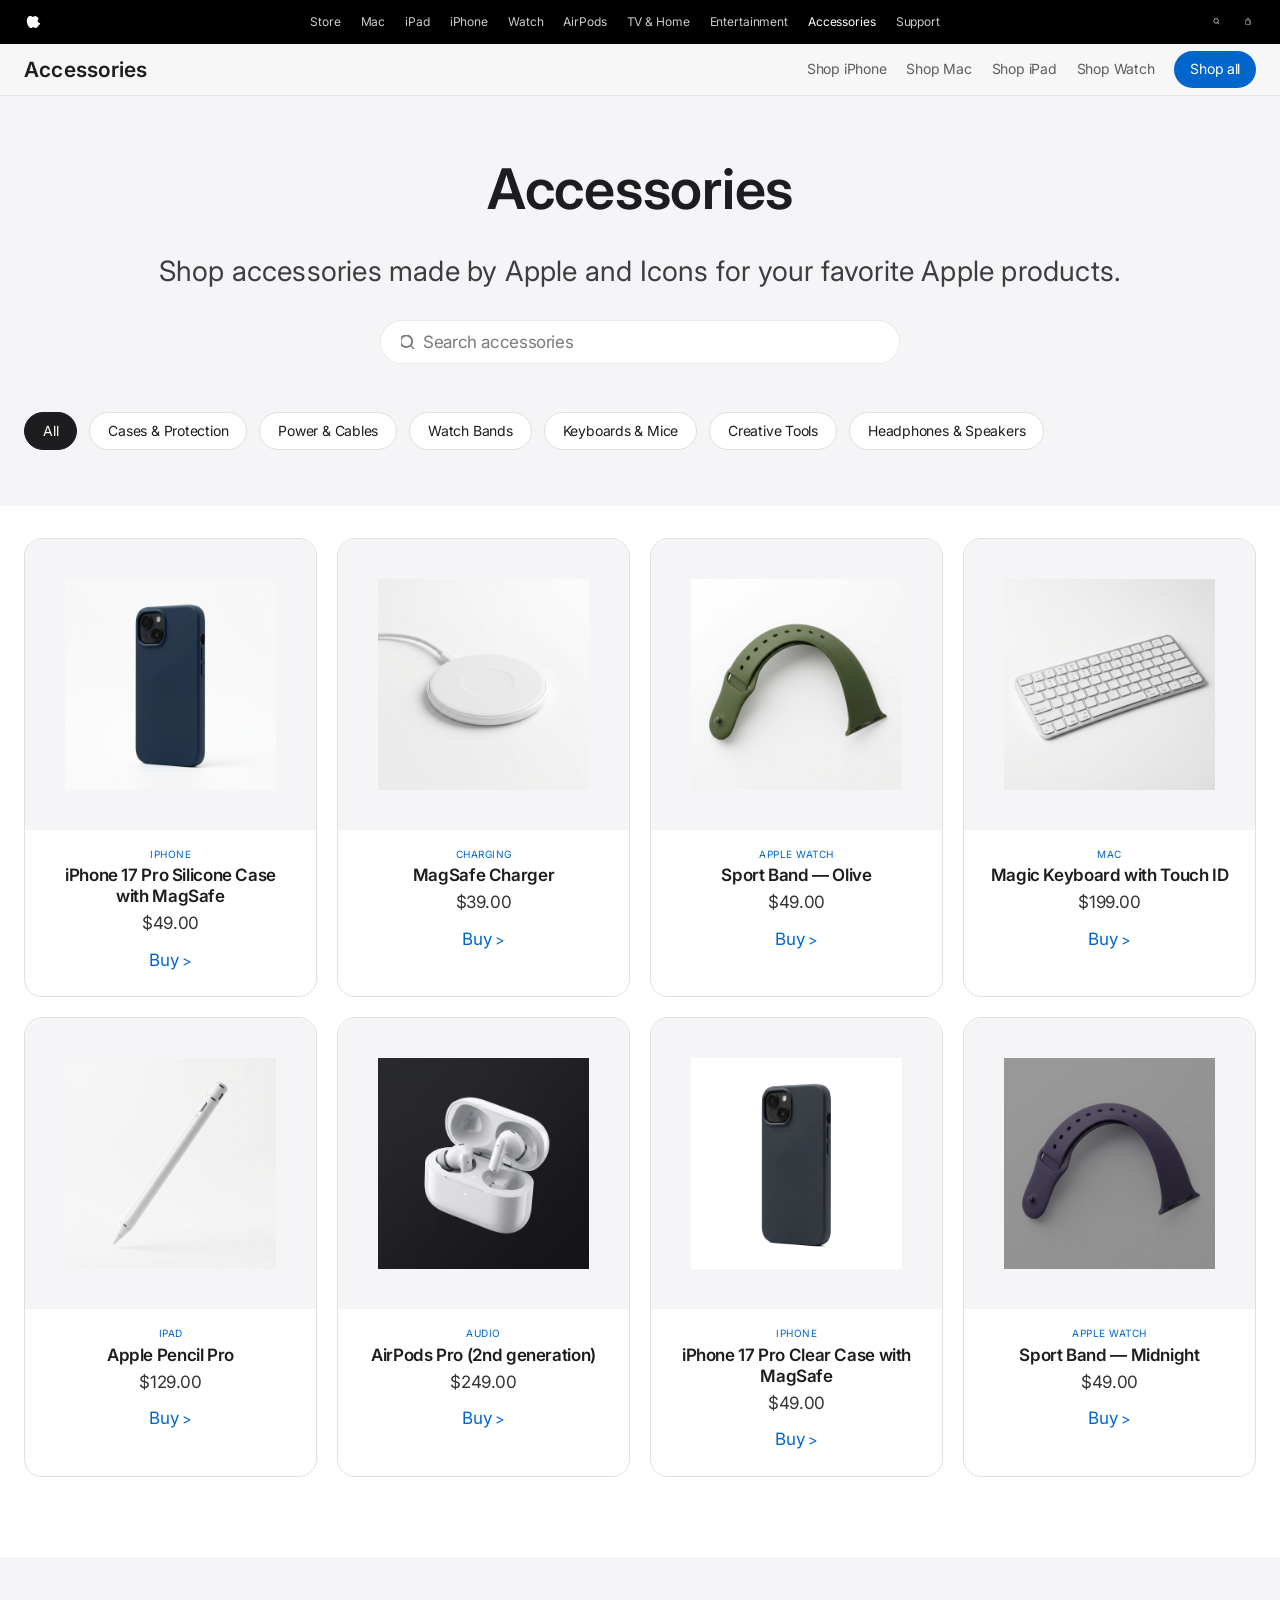
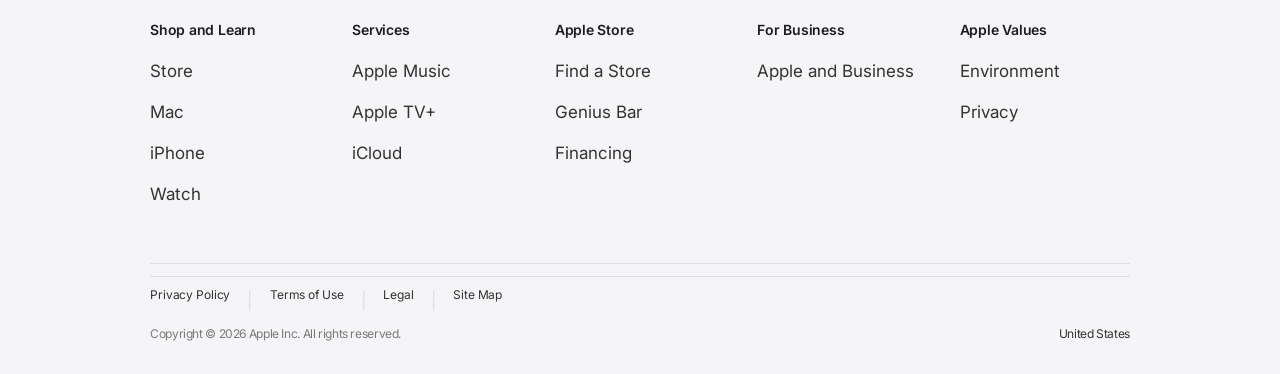
==== commit c995d6fc: "fix: adjust Apple logo SVG viewBox height to restore proper aspect ratio" ====
--- a/accessories.html
+++ b/accessories.html
@@ -26,7 +26,7 @@
   <nav class="global-nav" id="global-nav" aria-label="Global Navigation">
     <div class="global-nav__inner">
       <a href="index.html" class="global-nav__logo" aria-label="Apple">
-        <svg viewBox="0 0 170 170" xmlns="http://www.w3.org/2000/svg" width="16" height="44">
+        <svg viewBox="0 0 170 200" xmlns="http://www.w3.org/2000/svg" width="16" height="44">
           <path fill="currentColor" d="M150.37 130.25c-2.45 5.66-5.35 10.87-8.71 15.66-4.58 6.53-8.33 11.05-11.22 13.56-4.48 4.12-9.28 6.23-14.42 6.35-3.69 0-8.14-1.05-13.32-3.18-5.19-2.12-9.97-3.17-14.34-3.17-4.58 0-9.49 1.05-14.75 3.17-5.26 2.13-9.5 3.24-12.74 3.35-4.34.13-9.14-1.9-14.4-6.08-3.38-2.73-7.3-7.42-11.77-14.07-5.87-8.68-10.45-18.42-13.73-29.21-3.29-10.8-4.93-21.16-4.93-31.09 0-14.56 3.69-26.68 11.07-36.36 7.38-9.68 16.71-14.6 28-14.74 4.8 0 10.22 1.25 16.27 3.75 6.05 2.5 10.15 3.75 12.3 3.75 1.84 0 5.86-1.22 12.06-3.67 6.2-2.45 11.45-3.6 15.77-3.44 8.78.36 16.5 3.49 23.16 9.38 6.66 5.89 11.13 13.43 13.41 22.61-7.79 4.71-11.62 11.39-11.51 20.03.12 7.74 3.03 14.15 8.72 19.24 5.69 5.09 12.44 8.01 20.25 8.76-1.57 4.72-3.61 9.5-6.14 14.36zM119.22 31.96c0 5.48-1.98 10.6-5.94 15.36-3.96 4.76-8.8 7.6-14.52 8.52-.36-.6-.54-1.3-.54-2.1 0-5.26 2.06-10.37 6.18-15.34 4.12-4.97 9.1-7.77 14.94-8.4.12.65.18 1.3.18 1.96z"/>
         </svg>
       </a>
